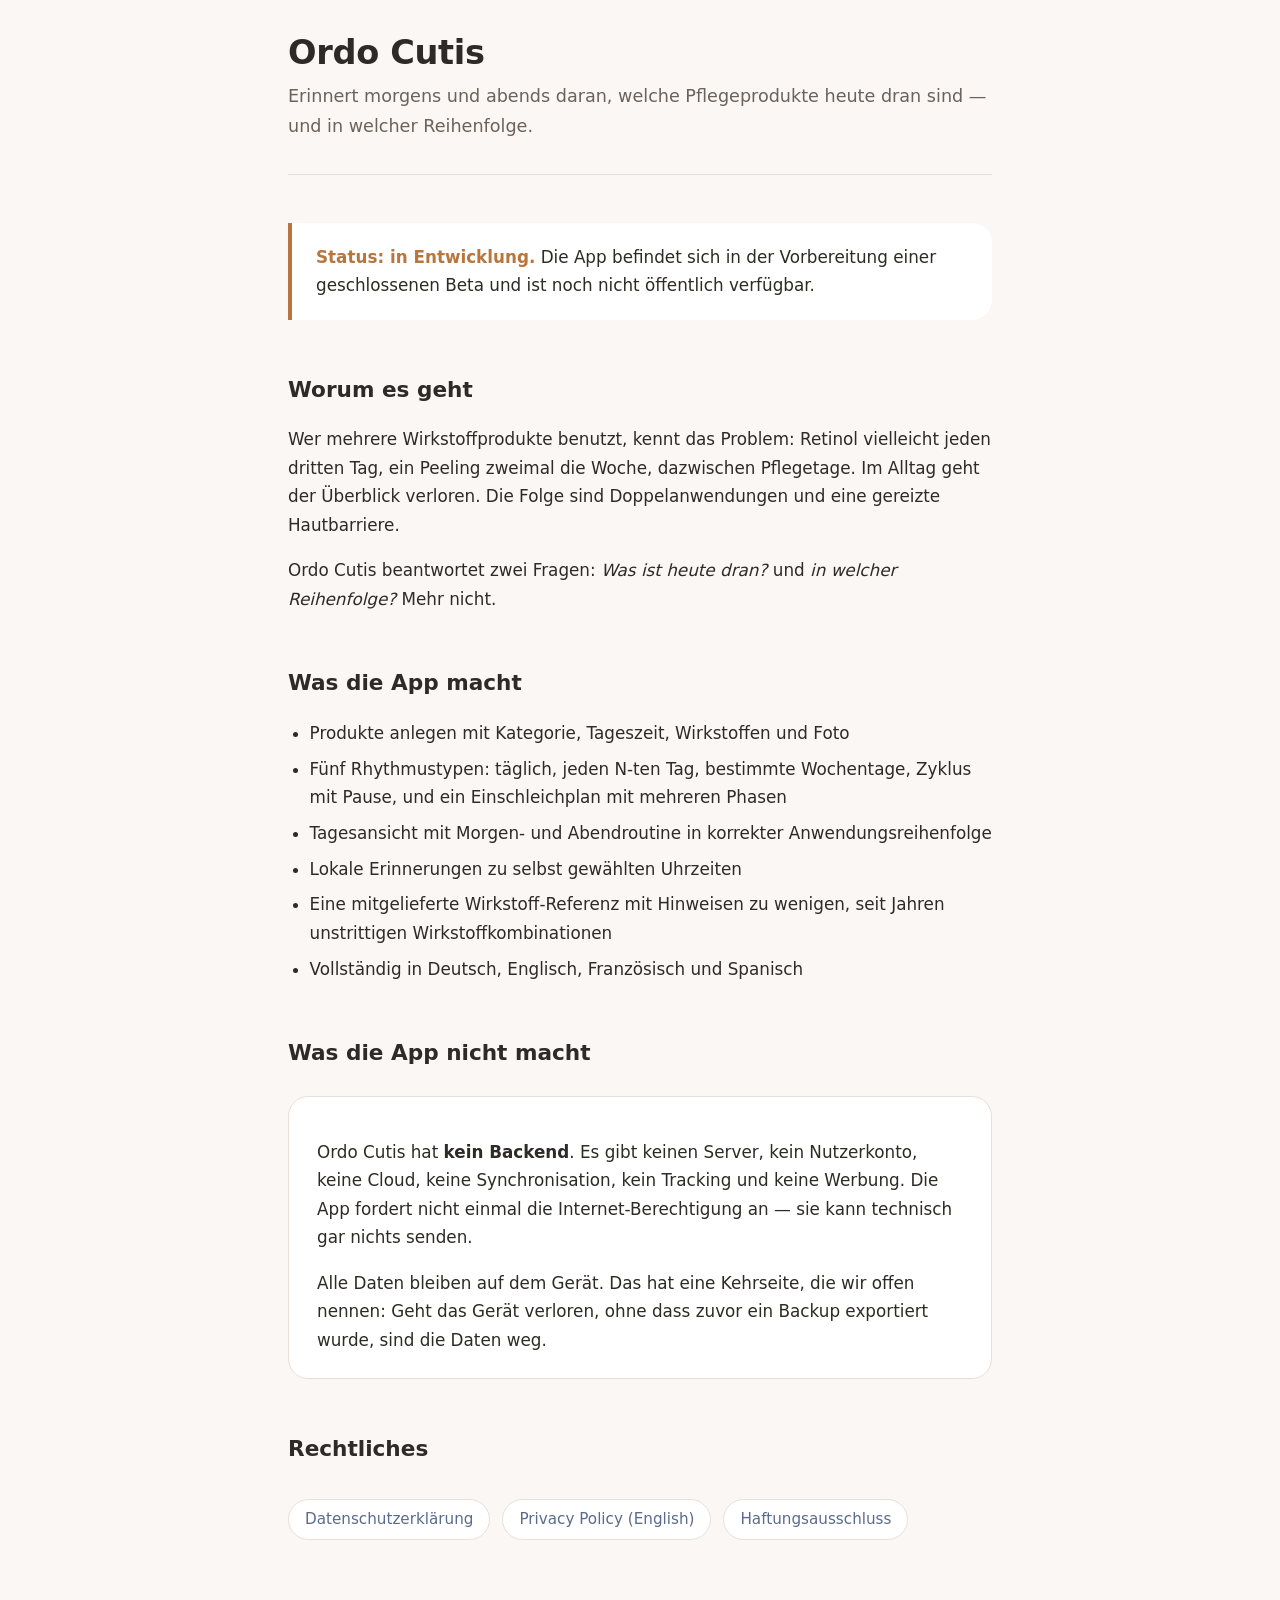
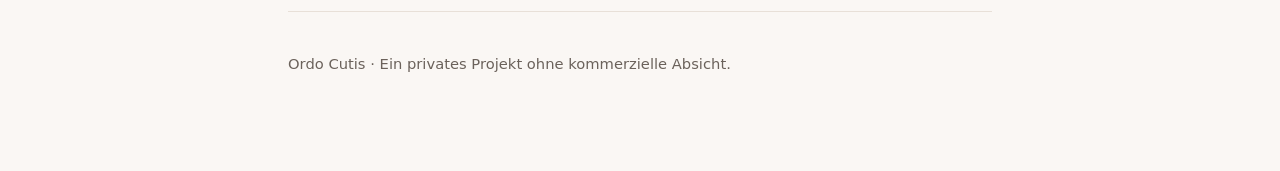
==== index.html @ ed02987b "Projektseite mit Datenschutzerklaerung und Haftungsausschluss Statische Seite ohne Framework und ohn" ====
<!DOCTYPE html>
<html lang="de">
<head>
<meta charset="utf-8">
<meta name="viewport" content="width=device-width, initial-scale=1">
<title>Ordo Cutis</title>
<meta name="description" content="Ordo Cutis erinnert morgens und abends an die heute fälligen Hautpflegeprodukte und zeigt sie in der richtigen Anwendungsreihenfolge. Offline, ohne Konto, ohne Datenerhebung.">
<link rel="stylesheet" href="style.css">
</head>
<body>

<header>
  <h1>Ordo Cutis</h1>
  <p class="untertitel">Erinnert morgens und abends daran, welche Pflegeprodukte heute dran sind — und in welcher Reihenfolge.</p>
</header>

<main>

<div class="hinweis">
  <strong>Status: in Entwicklung.</strong>
  Die App befindet sich in der Vorbereitung einer geschlossenen Beta und ist
  noch nicht öffentlich verfügbar.
</div>

<h2>Worum es geht</h2>

<p>
Wer mehrere Wirkstoffprodukte benutzt, kennt das Problem: Retinol vielleicht
jeden dritten Tag, ein Peeling zweimal die Woche, dazwischen Pflegetage. Im
Alltag geht der Überblick verloren. Die Folge sind Doppelanwendungen und eine
gereizte Hautbarriere.
</p>

<p>
Ordo Cutis beantwortet zwei Fragen: <em>Was ist heute dran?</em> und
<em>in welcher Reihenfolge?</em> Mehr nicht.
</p>

<h2>Was die App macht</h2>

<ul>
  <li>Produkte anlegen mit Kategorie, Tageszeit, Wirkstoffen und Foto</li>
  <li>Fünf Rhythmustypen: täglich, jeden N-ten Tag, bestimmte Wochentage,
      Zyklus mit Pause, und ein Einschleichplan mit mehreren Phasen</li>
  <li>Tagesansicht mit Morgen- und Abendroutine in korrekter
      Anwendungsreihenfolge</li>
  <li>Lokale Erinnerungen zu selbst gewählten Uhrzeiten</li>
  <li>Eine mitgelieferte Wirkstoff-Referenz mit Hinweisen zu wenigen,
      seit Jahren unstrittigen Wirkstoffkombinationen</li>
  <li>Vollständig in Deutsch, Englisch, Französisch und Spanisch</li>
</ul>

<h2>Was die App nicht macht</h2>

<div class="karte">
<p>
Ordo Cutis hat <strong>kein Backend</strong>. Es gibt keinen Server, kein
Nutzerkonto, keine Cloud, keine Synchronisation, kein Tracking und keine
Werbung. Die App fordert nicht einmal die Internet-Berechtigung an — sie
kann technisch gar nichts senden.
</p>
<p style="margin-bottom:0">
Alle Daten bleiben auf dem Gerät. Das hat eine Kehrseite, die wir offen
nennen: Geht das Gerät verloren, ohne dass zuvor ein Backup exportiert wurde,
sind die Daten weg.
</p>
</div>

<h2>Rechtliches</h2>

<ul class="sprachen">
  <li><a href="datenschutz.html">Datenschutzerklärung</a></li>
  <li><a href="privacy.html">Privacy Policy (English)</a></li>
  <li><a href="haftungsausschluss.html">Haftungsausschluss</a></li>
</ul>

</main>

<footer>
  <p>Ordo Cutis · Ein privates Projekt ohne kommerzielle Absicht.</p>
</footer>

</body>
</html>
---- style.css ----
/* Ordo Cutis - Projektseite
   Ruhig, hell, hautfreundlich: warme Neutraltoene, viel Weissraum,
   weiche Radien, keine harten Schatten. Bewusst ohne Framework und ohne
   externe Ressourcen - die Seite soll in fuenf Jahren noch unveraendert
   funktionieren. */

:root {
  --grund: #faf7f4;
  --flaeche: #ffffff;
  --text: #2e2a27;
  --text-leise: #6b625b;
  --linie: #e8e0d8;
  --akzent-morgen: #b8763f;
  --akzent-abend: #5a6b8c;
  --radius: 20px;
  --breite: 44rem;
}

@media (prefers-color-scheme: dark) {
  :root {
    --grund: #1c1917;
    --flaeche: #262220;
    --text: #ede7e1;
    --text-leise: #a89e96;
    --linie: #3a3431;
    --akzent-morgen: #e0a068;
    --akzent-abend: #93a6cc;
  }
}

* { box-sizing: border-box; }

body {
  margin: 0;
  padding: 2rem 1.25rem 5rem;
  background: var(--grund);
  color: var(--text);
  font-family: "Segoe UI", system-ui, -apple-system, sans-serif;
  font-size: 1.05rem;
  line-height: 1.7;
}

main { max-width: var(--breite); margin: 0 auto; }

header {
  max-width: var(--breite);
  margin: 0 auto 3rem;
  padding-bottom: 2rem;
  border-bottom: 1px solid var(--linie);
}

h1 {
  font-size: 2.1rem;
  line-height: 1.25;
  margin: 0 0 .5rem;
  letter-spacing: -0.01em;
}

.untertitel {
  color: var(--text-leise);
  font-size: 1.1rem;
  margin: 0;
}

h2 {
  font-size: 1.35rem;
  margin: 2.75rem 0 .75rem;
  padding-top: .5rem;
}

h3 { font-size: 1.1rem; margin: 1.75rem 0 .5rem; }

a { color: var(--akzent-abend); text-underline-offset: 3px; }
a:hover { color: var(--akzent-morgen); }

.karte {
  background: var(--flaeche);
  border: 1px solid var(--linie);
  border-radius: var(--radius);
  padding: 1.5rem 1.75rem;
  margin: 1.5rem 0;
}

.hinweis {
  border-left: 4px solid var(--akzent-morgen);
  background: var(--flaeche);
  border-radius: 0 var(--radius) var(--radius) 0;
  padding: 1.25rem 1.5rem;
  margin: 1.75rem 0;
}

.hinweis strong { color: var(--akzent-morgen); }

.platzhalter {
  border-left: 4px solid #c0392b;
  background: var(--flaeche);
  border-radius: 0 var(--radius) var(--radius) 0;
  padding: 1.25rem 1.5rem;
  margin: 1.75rem 0;
}

.platzhalter strong { color: #c0392b; }

ul { padding-left: 1.35rem; }
li { margin: .45rem 0; }

.sprachen {
  display: flex;
  flex-wrap: wrap;
  gap: .75rem;
  margin: 1.5rem 0 0;
  padding: 0;
  list-style: none;
}

.sprachen a {
  display: inline-block;
  padding: .4rem 1rem;
  border: 1px solid var(--linie);
  border-radius: 999px;
  background: var(--flaeche);
  text-decoration: none;
  font-size: .95rem;
}

footer {
  max-width: var(--breite);
  margin: 4rem auto 0;
  padding-top: 1.5rem;
  border-top: 1px solid var(--linie);
  color: var(--text-leise);
  font-size: .92rem;
}

table {
  width: 100%;
  border-collapse: collapse;
  margin: 1.25rem 0;
  font-size: .97rem;
}

th, td {
  text-align: left;
  padding: .6rem .5rem;
  border-bottom: 1px solid var(--linie);
  vertical-align: top;
}

th { color: var(--text-leise); font-weight: 600; }

code {
  background: var(--flaeche);
  border: 1px solid var(--linie);
  border-radius: 6px;
  padding: .1rem .35rem;
  font-size: .9em;
}
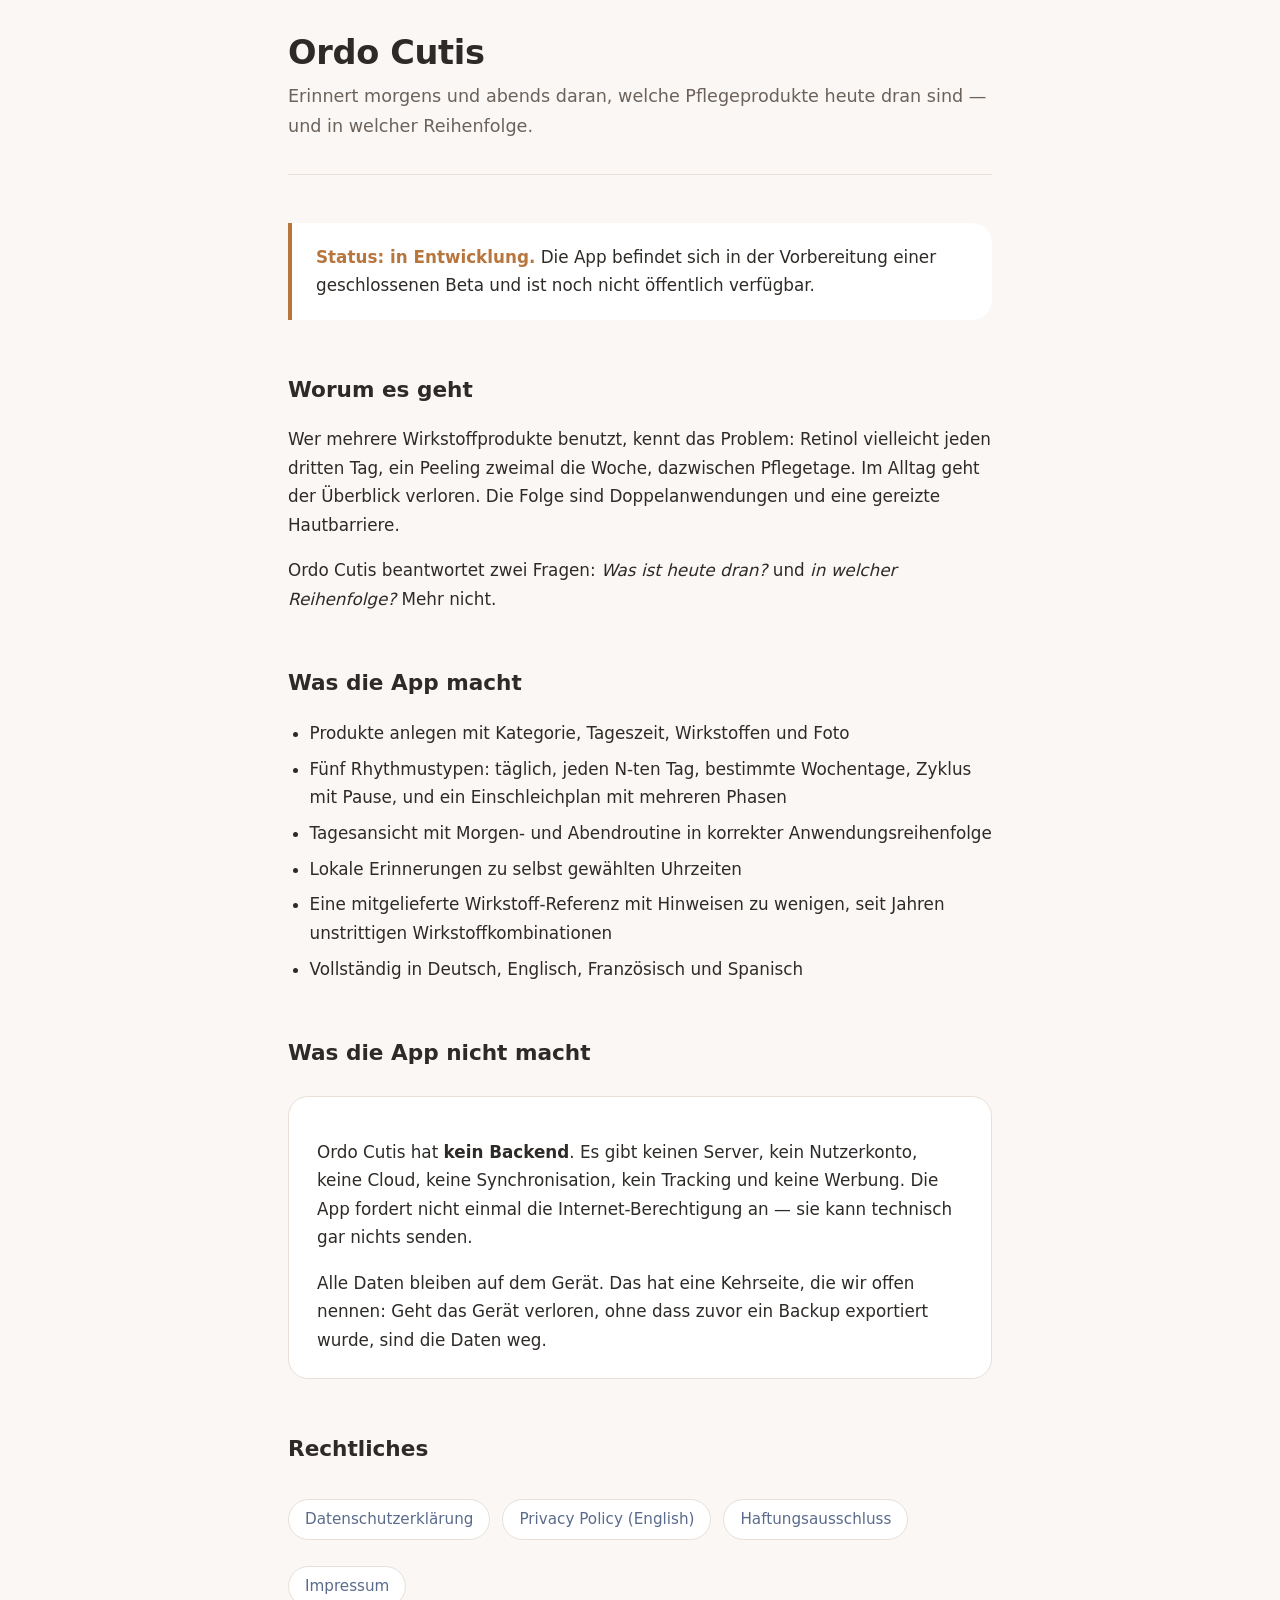
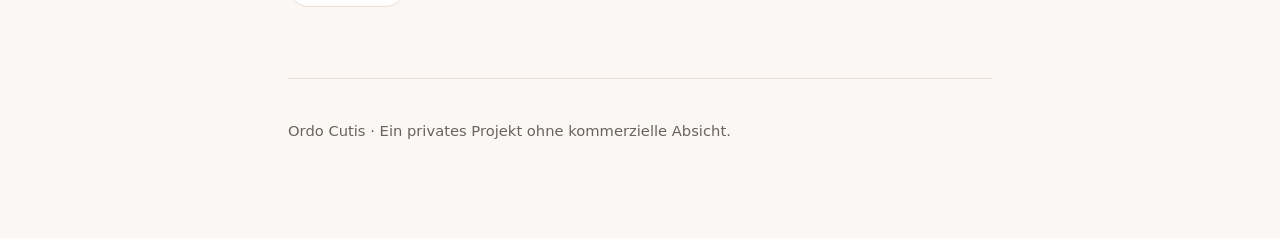
==== commit 7f91b13f: "Verantwortlichen eingetragen und Impressum ergaenzt - Verantwortlicher nach DSGVO in Datenschutz DE " ====
--- a/index.html
+++ b/index.html
@@ -72,6 +72,7 @@
   <li><a href="datenschutz.html">Datenschutzerklärung</a></li>
   <li><a href="privacy.html">Privacy Policy (English)</a></li>
   <li><a href="haftungsausschluss.html">Haftungsausschluss</a></li>
+  <li><a href="impressum.html">Impressum</a></li>
 </ul>
 
 </main>
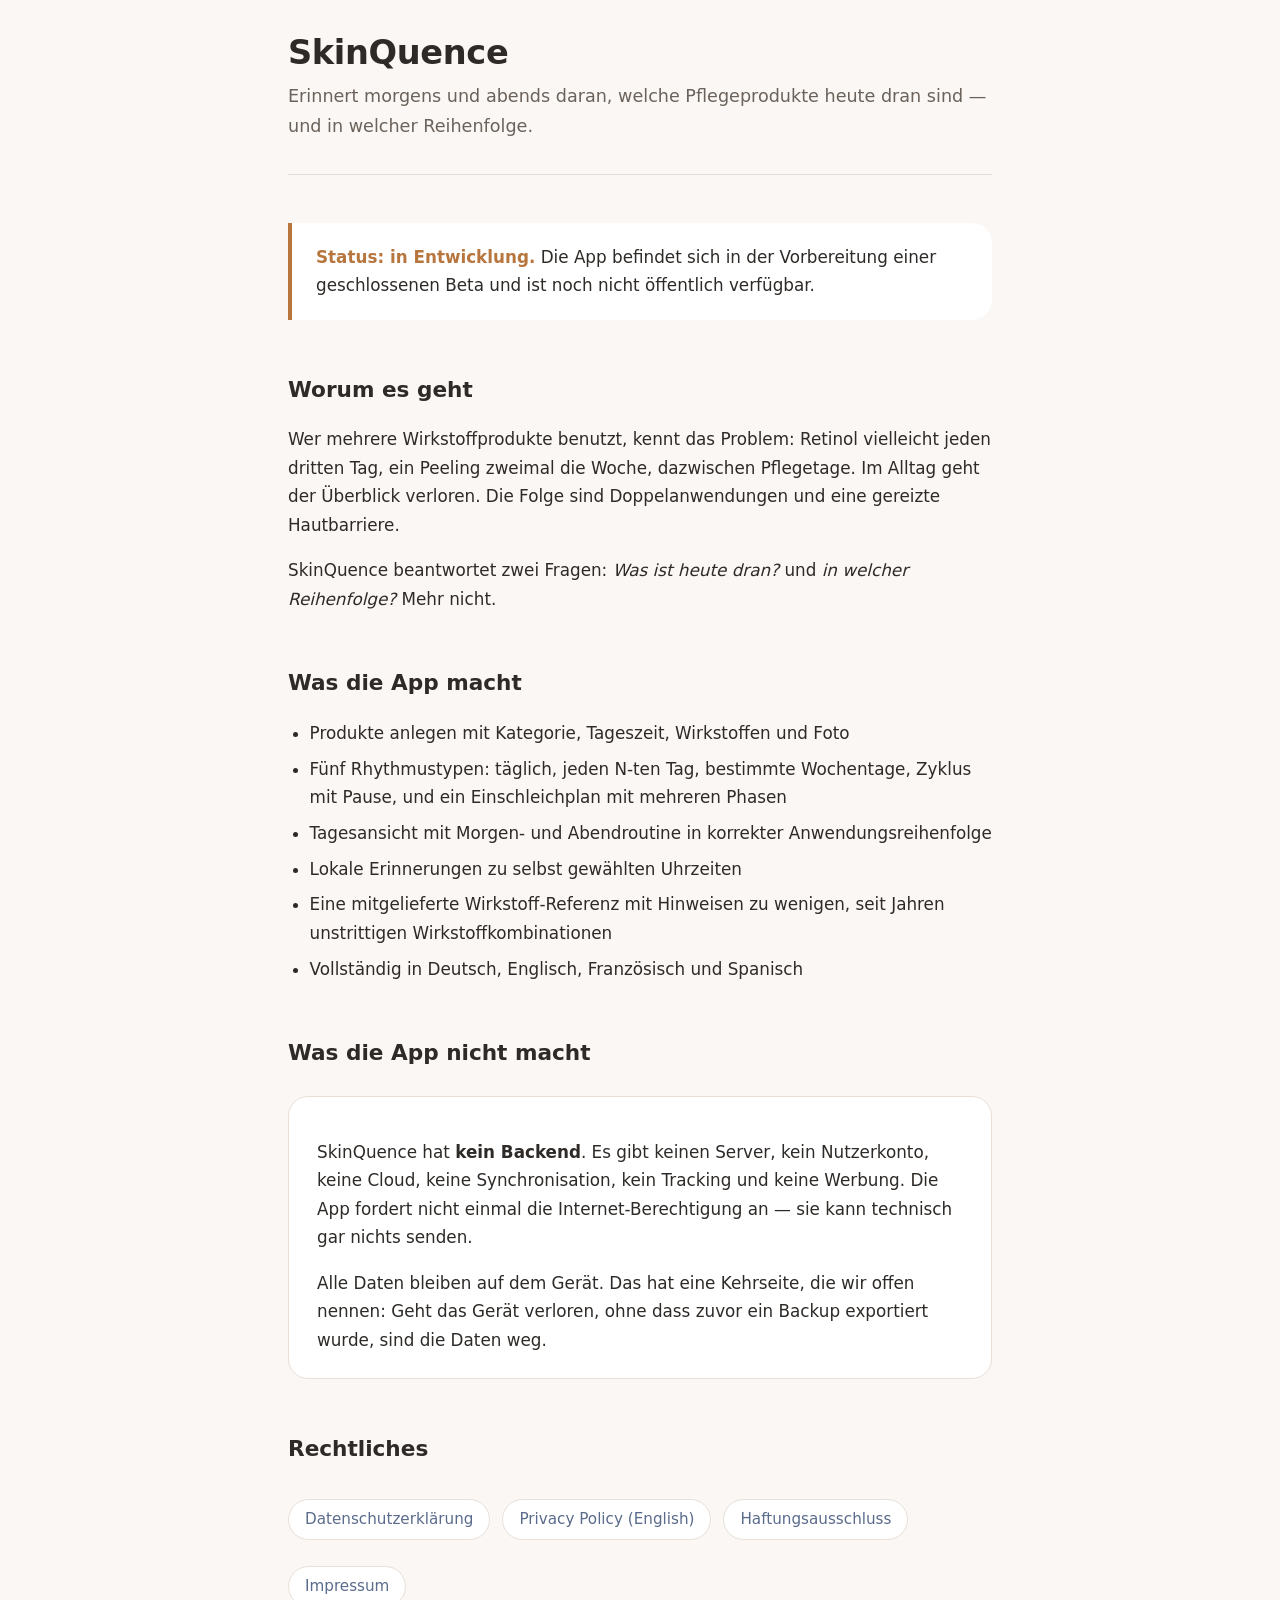
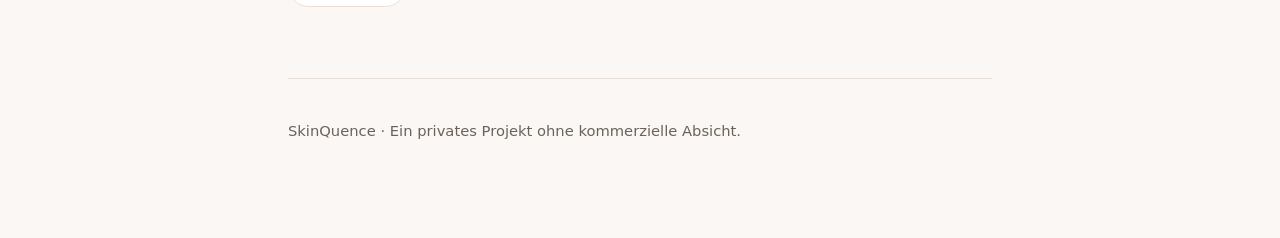
==== commit 78690349: "Umbenennung in SkinQuence Der App-Name wird von Maschinenuebersetzern als "Hauterkrankung" wiedergeg" ====
--- a/index.html
+++ b/index.html
@@ -3,14 +3,14 @@
 <head>
 <meta charset="utf-8">
 <meta name="viewport" content="width=device-width, initial-scale=1">
-<title>Ordo Cutis</title>
-<meta name="description" content="Ordo Cutis erinnert morgens und abends an die heute fälligen Hautpflegeprodukte und zeigt sie in der richtigen Anwendungsreihenfolge. Offline, ohne Konto, ohne Datenerhebung.">
+<title>SkinQuence</title>
+<meta name="description" content="SkinQuence erinnert morgens und abends an die heute fälligen Hautpflegeprodukte und zeigt sie in der richtigen Anwendungsreihenfolge. Offline, ohne Konto, ohne Datenerhebung.">
 <link rel="stylesheet" href="style.css">
 </head>
 <body>
 
 <header>
-  <h1>Ordo Cutis</h1>
+  <h1>SkinQuence</h1>
   <p class="untertitel">Erinnert morgens und abends daran, welche Pflegeprodukte heute dran sind — und in welcher Reihenfolge.</p>
 </header>
 
@@ -32,7 +32,7 @@
 </p>
 
 <p>
-Ordo Cutis beantwortet zwei Fragen: <em>Was ist heute dran?</em> und
+SkinQuence beantwortet zwei Fragen: <em>Was ist heute dran?</em> und
 <em>in welcher Reihenfolge?</em> Mehr nicht.
 </p>
 
@@ -54,7 +54,7 @@
 
 <div class="karte">
 <p>
-Ordo Cutis hat <strong>kein Backend</strong>. Es gibt keinen Server, kein
+SkinQuence hat <strong>kein Backend</strong>. Es gibt keinen Server, kein
 Nutzerkonto, keine Cloud, keine Synchronisation, kein Tracking und keine
 Werbung. Die App fordert nicht einmal die Internet-Berechtigung an — sie
 kann technisch gar nichts senden.
@@ -78,7 +78,7 @@
 </main>
 
 <footer>
-  <p>Ordo Cutis · Ein privates Projekt ohne kommerzielle Absicht.</p>
+  <p>SkinQuence · Ein privates Projekt ohne kommerzielle Absicht.</p>
 </footer>
 
 </body>
--- a/style.css
+++ b/style.css
@@ -1,4 +1,4 @@
-/* Ordo Cutis - Projektseite
+/* SkinQuence - Projektseite
    Ruhig, hell, hautfreundlich: warme Neutraltoene, viel Weissraum,
    weiche Radien, keine harten Schatten. Bewusst ohne Framework und ohne
    externe Ressourcen - die Seite soll in fuenf Jahren noch unveraendert
